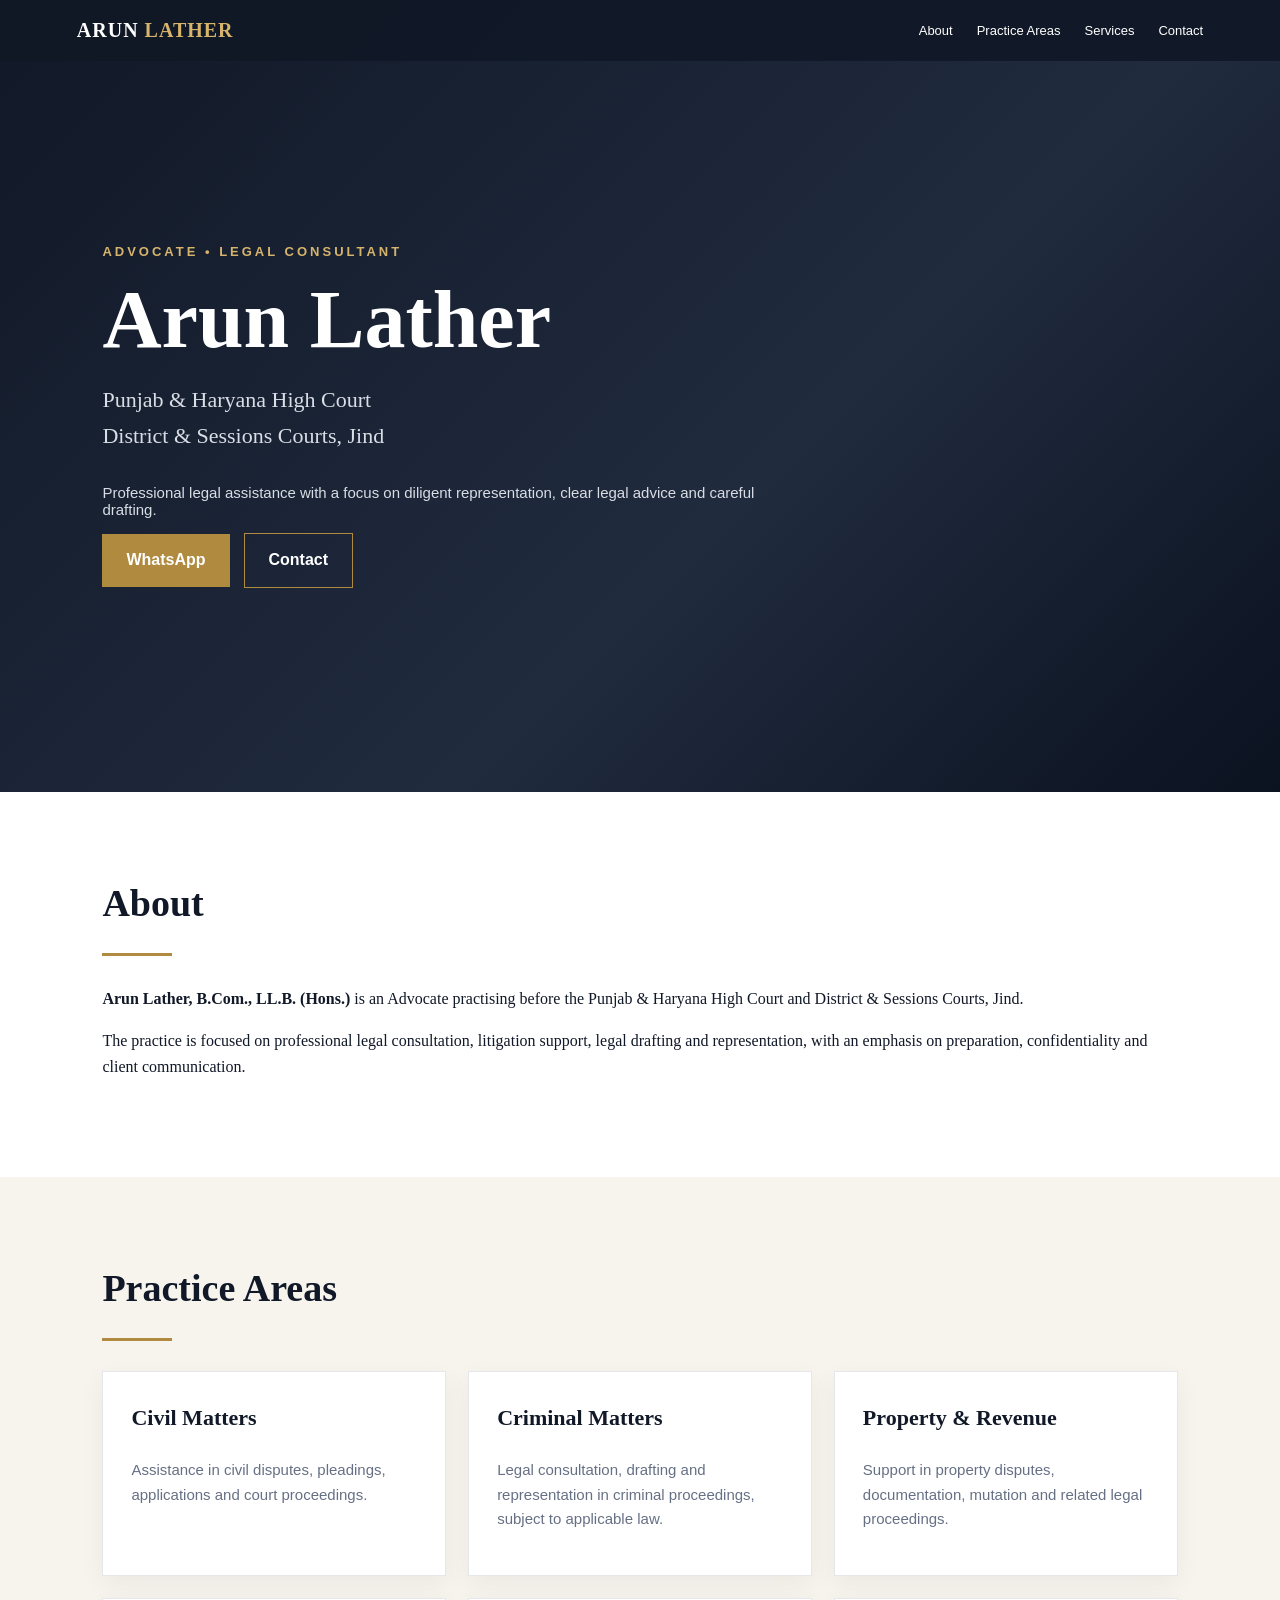
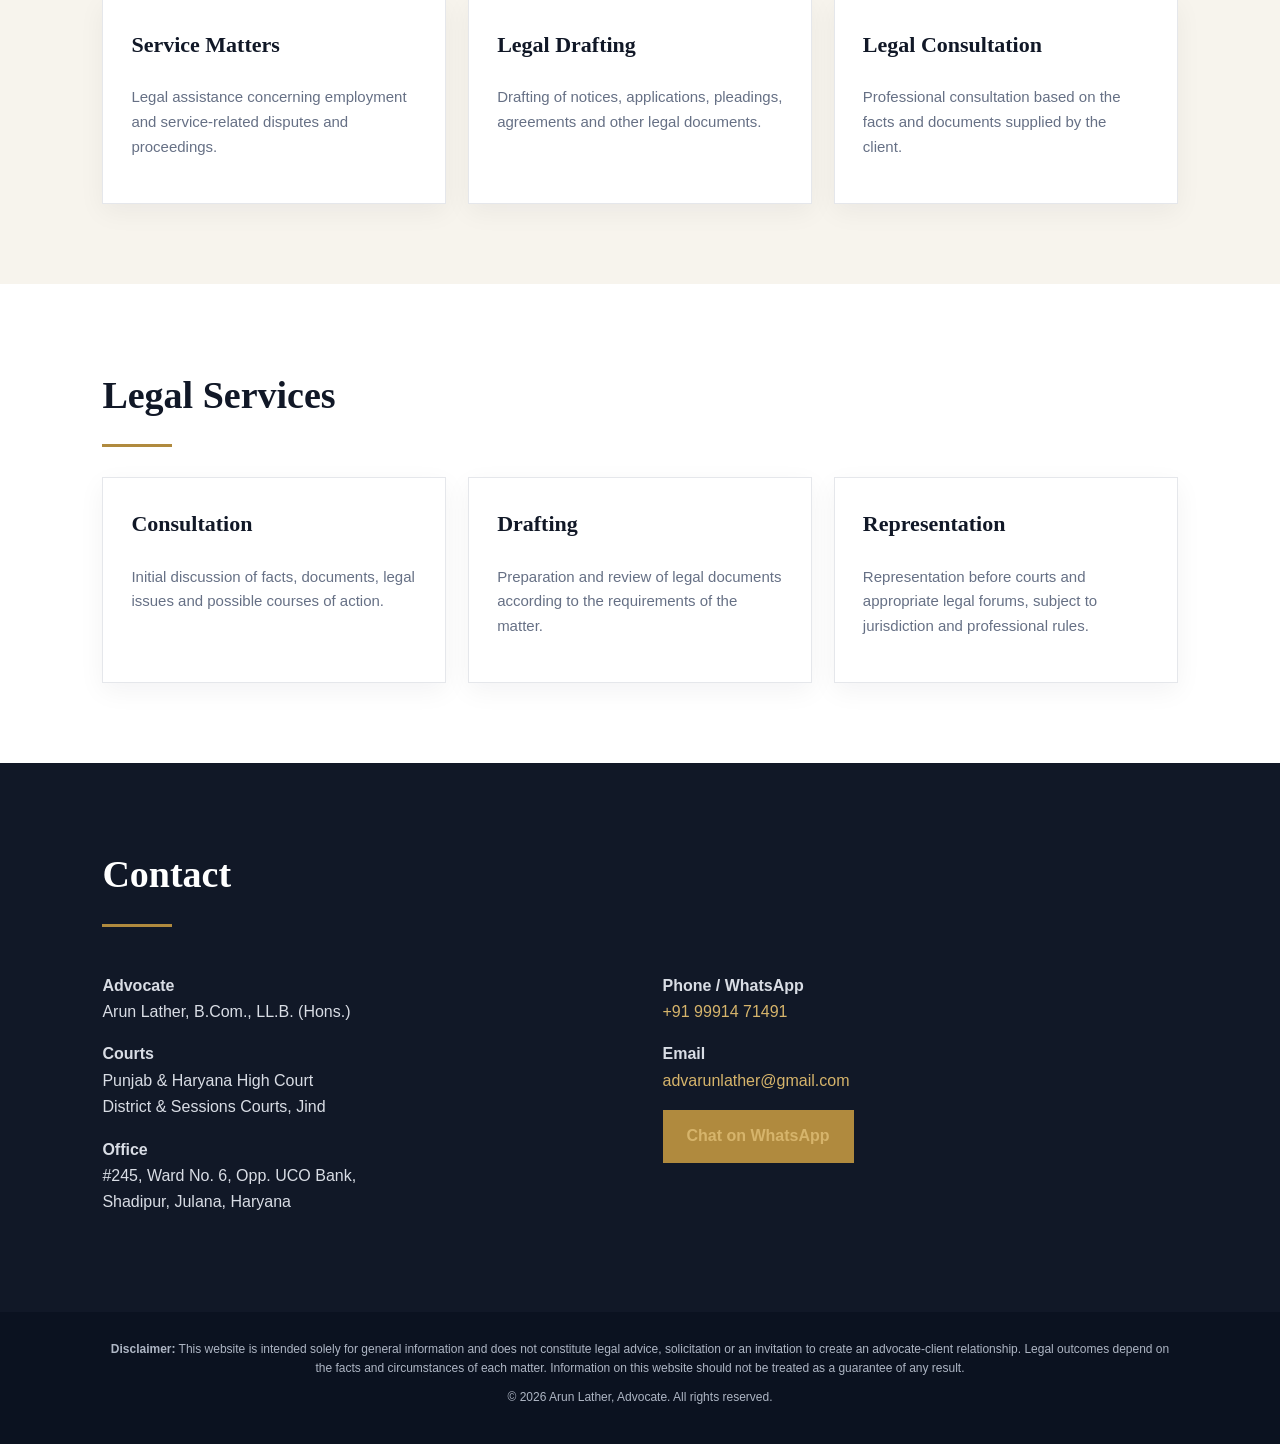
==== index.html @ 207995a4 "Rename arun_lather_advocate_website(1).html to index.html" ====
<!DOCTYPE html>
<html lang="en">
<head>
<meta charset="UTF-8">
<meta name="viewport" content="width=device-width, initial-scale=1.0">
<meta name="description" content="Arun Lather, Advocate — Punjab & Haryana High Court and District & Sessions Courts, Jind.">
<title>Arun Lather | Advocate</title>
<style>
:root{--ink:#111827;--gold:#b08a3e;--cream:#f7f4ed;--white:#fff;--muted:#667085}
*{box-sizing:border-box}html{scroll-behavior:smooth}body{margin:0;font-family:Georgia,"Times New Roman",serif;color:var(--ink);background:var(--cream);line-height:1.65}
nav{position:fixed;top:0;width:100%;z-index:10;background:rgba(17,24,39,.96);padding:14px 6%;display:flex;justify-content:space-between;align-items:center}
.logo{color:#fff;font-size:20px;font-weight:bold;letter-spacing:1px}.logo span{color:#d6b46b}
nav a{color:#fff;text-decoration:none;margin-left:24px;font-family:Arial,sans-serif;font-size:13px}
.hero{min-height:88vh;background:linear-gradient(135deg,#111827 0%,#202b3e 60%,#0b1220 100%);color:#fff;display:flex;align-items:center;padding:110px 8% 70px}
.hero-inner{max-width:900px}.eyebrow{color:#d6b46b;text-transform:uppercase;letter-spacing:3px;font:600 13px Arial,sans-serif}
h1{font-size:clamp(46px,8vw,82px);line-height:1.05;margin:18px 0}.hero h2{font-size:22px;font-weight:normal;color:#d9dde5;margin:0 0 30px}
.btn{display:inline-block;background:#b08a3e;color:#fff;padding:13px 24px;text-decoration:none;font-family:Arial,sans-serif;font-weight:bold;margin-right:10px}.btn.alt{background:transparent;border:1px solid #b08a3e}
section{padding:80px 8%}.container{max-width:1100px;margin:auto}.section-title{font-size:38px;margin:0 0 12px}.gold-line{width:70px;height:3px;background:var(--gold);margin:18px 0 30px}
.about{background:#fff}.grid{display:grid;grid-template-columns:repeat(3,1fr);gap:22px}.card{background:#fff;padding:28px;border:1px solid #e5e7eb;box-shadow:0 8px 25px rgba(17,24,39,.05)}.card h3{margin-top:0;font-size:22px}.card p{font-family:Arial,sans-serif;color:#667085;font-size:15px}
.practice{background:#f7f4ed}.contact{background:#111827;color:#fff}.contact .section-title{color:#fff}.contact p{font-family:Arial,sans-serif;color:#d9dde5}.contact-grid{display:grid;grid-template-columns:1fr 1fr;gap:45px}.contact a{color:#d6b46b;text-decoration:none}
footer{background:#0b1220;color:#aeb6c4;text-align:center;padding:28px 8%;font:12px Arial,sans-serif}.disclaimer{font-size:12px;line-height:1.6}
@media(max-width:760px){nav a{display:none}.hero{min-height:78vh}.grid,.contact-grid{grid-template-columns:1fr}section{padding:60px 6%}.hero{padding-left:6%;padding-right:6%}}
</style>
</head>
<body>
<nav>
  <div class="logo">ARUN <span>LATHER</span></div>
  <div>
    <a href="#about">About</a><a href="#practice">Practice Areas</a><a href="#services">Services</a><a href="#contact">Contact</a>
  </div>
</nav>

<header class="hero">
<div class="hero-inner">
<div class="eyebrow">Advocate • Legal Consultant</div>
<h1>Arun Lather</h1>
<h2>Punjab & Haryana High Court<br>District & Sessions Courts, Jind</h2>
<p style="font:15px Arial,sans-serif;color:#d9dde5;max-width:680px">Professional legal assistance with a focus on diligent representation, clear legal advice and careful drafting.</p>
<a class="btn" href="https://wa.me/919991471491">WhatsApp</a>
<a class="btn alt" href="#contact">Contact</a>
</div>
</header>

<section id="about" class="about">
<div class="container">
<h2 class="section-title">About</h2><div class="gold-line"></div>
<p><strong>Arun Lather, B.Com., LL.B. (Hons.)</strong> is an Advocate practising before the Punjab & Haryana High Court and District & Sessions Courts, Jind.</p>
<p>The practice is focused on professional legal consultation, litigation support, legal drafting and representation, with an emphasis on preparation, confidentiality and client communication.</p>
</div>
</section>

<section id="practice" class="practice">
<div class="container">
<h2 class="section-title">Practice Areas</h2><div class="gold-line"></div>
<div class="grid">
<div class="card"><h3>Civil Matters</h3><p>Assistance in civil disputes, pleadings, applications and court proceedings.</p></div>
<div class="card"><h3>Criminal Matters</h3><p>Legal consultation, drafting and representation in criminal proceedings, subject to applicable law.</p></div>
<div class="card"><h3>Property & Revenue</h3><p>Support in property disputes, documentation, mutation and related legal proceedings.</p></div>
<div class="card"><h3>Service Matters</h3><p>Legal assistance concerning employment and service-related disputes and proceedings.</p></div>
<div class="card"><h3>Legal Drafting</h3><p>Drafting of notices, applications, pleadings, agreements and other legal documents.</p></div>
<div class="card"><h3>Legal Consultation</h3><p>Professional consultation based on the facts and documents supplied by the client.</p></div>
</div>
</div>
</section>

<section id="services" class="about">
<div class="container">
<h2 class="section-title">Legal Services</h2><div class="gold-line"></div>
<div class="grid">
<div class="card"><h3>Consultation</h3><p>Initial discussion of facts, documents, legal issues and possible courses of action.</p></div>
<div class="card"><h3>Drafting</h3><p>Preparation and review of legal documents according to the requirements of the matter.</p></div>
<div class="card"><h3>Representation</h3><p>Representation before courts and appropriate legal forums, subject to jurisdiction and professional rules.</p></div>
</div>
</div>
</section>

<section id="contact" class="contact">
<div class="container">
<h2 class="section-title">Contact</h2><div class="gold-line"></div>
<div class="contact-grid">
<div>
<p><strong>Advocate</strong><br>Arun Lather, B.Com., LL.B. (Hons.)</p>
<p><strong>Courts</strong><br>Punjab & Haryana High Court<br>District & Sessions Courts, Jind</p>
<p><strong>Office</strong><br>#245, Ward No. 6, Opp. UCO Bank,<br>Shadipur, Julana, Haryana</p>
</div>
<div>
<p><strong>Phone / WhatsApp</strong><br><a href="tel:+919991471491">+91 99914 71491</a></p>
<p><strong>Email</strong><br><a href="mailto:advarunlather@gmail.com">advarunlather@gmail.com</a></p>
<a class="btn" href="https://wa.me/919991471491">Chat on WhatsApp</a>
</div>
</div>
</div>
</section>

<footer>
<div class="disclaimer"><strong>Disclaimer:</strong> This website is intended solely for general information and does not constitute legal advice, solicitation or an invitation to create an advocate-client relationship. Legal outcomes depend on the facts and circumstances of each matter. Information on this website should not be treated as a guarantee of any result.</div>
<p>© 2026 Arun Lather, Advocate. All rights reserved.</p>
</footer>
</body>
</html>
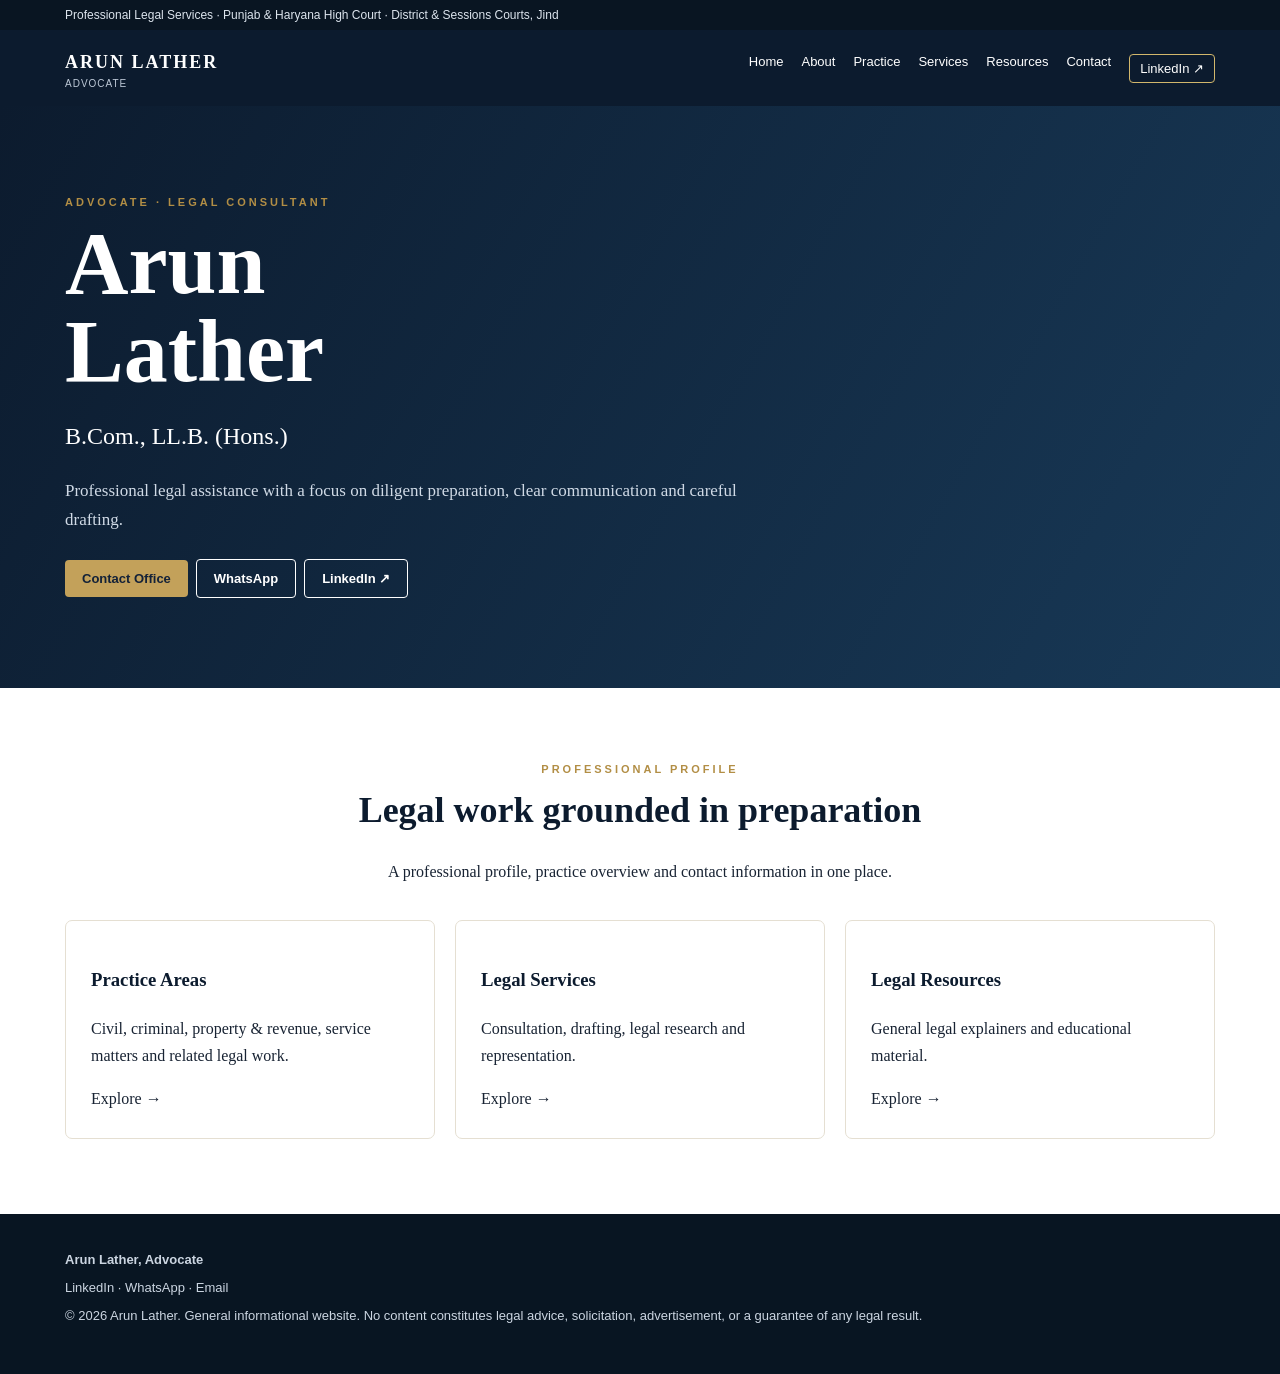
==== commit 9c48147c: "Add files via upload" ====
--- a/index.html
+++ b/index.html
@@ -1,100 +1 @@
-<!DOCTYPE html>
-<html lang="en">
-<head>
-<meta charset="UTF-8">
-<meta name="viewport" content="width=device-width, initial-scale=1.0">
-<meta name="description" content="Arun Lather, Advocate — Punjab & Haryana High Court and District & Sessions Courts, Jind.">
-<title>Arun Lather | Advocate</title>
-<style>
-:root{--ink:#111827;--gold:#b08a3e;--cream:#f7f4ed;--white:#fff;--muted:#667085}
-*{box-sizing:border-box}html{scroll-behavior:smooth}body{margin:0;font-family:Georgia,"Times New Roman",serif;color:var(--ink);background:var(--cream);line-height:1.65}
-nav{position:fixed;top:0;width:100%;z-index:10;background:rgba(17,24,39,.96);padding:14px 6%;display:flex;justify-content:space-between;align-items:center}
-.logo{color:#fff;font-size:20px;font-weight:bold;letter-spacing:1px}.logo span{color:#d6b46b}
-nav a{color:#fff;text-decoration:none;margin-left:24px;font-family:Arial,sans-serif;font-size:13px}
-.hero{min-height:88vh;background:linear-gradient(135deg,#111827 0%,#202b3e 60%,#0b1220 100%);color:#fff;display:flex;align-items:center;padding:110px 8% 70px}
-.hero-inner{max-width:900px}.eyebrow{color:#d6b46b;text-transform:uppercase;letter-spacing:3px;font:600 13px Arial,sans-serif}
-h1{font-size:clamp(46px,8vw,82px);line-height:1.05;margin:18px 0}.hero h2{font-size:22px;font-weight:normal;color:#d9dde5;margin:0 0 30px}
-.btn{display:inline-block;background:#b08a3e;color:#fff;padding:13px 24px;text-decoration:none;font-family:Arial,sans-serif;font-weight:bold;margin-right:10px}.btn.alt{background:transparent;border:1px solid #b08a3e}
-section{padding:80px 8%}.container{max-width:1100px;margin:auto}.section-title{font-size:38px;margin:0 0 12px}.gold-line{width:70px;height:3px;background:var(--gold);margin:18px 0 30px}
-.about{background:#fff}.grid{display:grid;grid-template-columns:repeat(3,1fr);gap:22px}.card{background:#fff;padding:28px;border:1px solid #e5e7eb;box-shadow:0 8px 25px rgba(17,24,39,.05)}.card h3{margin-top:0;font-size:22px}.card p{font-family:Arial,sans-serif;color:#667085;font-size:15px}
-.practice{background:#f7f4ed}.contact{background:#111827;color:#fff}.contact .section-title{color:#fff}.contact p{font-family:Arial,sans-serif;color:#d9dde5}.contact-grid{display:grid;grid-template-columns:1fr 1fr;gap:45px}.contact a{color:#d6b46b;text-decoration:none}
-footer{background:#0b1220;color:#aeb6c4;text-align:center;padding:28px 8%;font:12px Arial,sans-serif}.disclaimer{font-size:12px;line-height:1.6}
-@media(max-width:760px){nav a{display:none}.hero{min-height:78vh}.grid,.contact-grid{grid-template-columns:1fr}section{padding:60px 6%}.hero{padding-left:6%;padding-right:6%}}
-</style>
-</head>
-<body>
-<nav>
-  <div class="logo">ARUN <span>LATHER</span></div>
-  <div>
-    <a href="#about">About</a><a href="#practice">Practice Areas</a><a href="#services">Services</a><a href="#contact">Contact</a>
-  </div>
-</nav>
-
-<header class="hero">
-<div class="hero-inner">
-<div class="eyebrow">Advocate • Legal Consultant</div>
-<h1>Arun Lather</h1>
-<h2>Punjab & Haryana High Court<br>District & Sessions Courts, Jind</h2>
-<p style="font:15px Arial,sans-serif;color:#d9dde5;max-width:680px">Professional legal assistance with a focus on diligent representation, clear legal advice and careful drafting.</p>
-<a class="btn" href="https://wa.me/919991471491">WhatsApp</a>
-<a class="btn alt" href="#contact">Contact</a>
-</div>
-</header>
-
-<section id="about" class="about">
-<div class="container">
-<h2 class="section-title">About</h2><div class="gold-line"></div>
-<p><strong>Arun Lather, B.Com., LL.B. (Hons.)</strong> is an Advocate practising before the Punjab & Haryana High Court and District & Sessions Courts, Jind.</p>
-<p>The practice is focused on professional legal consultation, litigation support, legal drafting and representation, with an emphasis on preparation, confidentiality and client communication.</p>
-</div>
-</section>
-
-<section id="practice" class="practice">
-<div class="container">
-<h2 class="section-title">Practice Areas</h2><div class="gold-line"></div>
-<div class="grid">
-<div class="card"><h3>Civil Matters</h3><p>Assistance in civil disputes, pleadings, applications and court proceedings.</p></div>
-<div class="card"><h3>Criminal Matters</h3><p>Legal consultation, drafting and representation in criminal proceedings, subject to applicable law.</p></div>
-<div class="card"><h3>Property & Revenue</h3><p>Support in property disputes, documentation, mutation and related legal proceedings.</p></div>
-<div class="card"><h3>Service Matters</h3><p>Legal assistance concerning employment and service-related disputes and proceedings.</p></div>
-<div class="card"><h3>Legal Drafting</h3><p>Drafting of notices, applications, pleadings, agreements and other legal documents.</p></div>
-<div class="card"><h3>Legal Consultation</h3><p>Professional consultation based on the facts and documents supplied by the client.</p></div>
-</div>
-</div>
-</section>
-
-<section id="services" class="about">
-<div class="container">
-<h2 class="section-title">Legal Services</h2><div class="gold-line"></div>
-<div class="grid">
-<div class="card"><h3>Consultation</h3><p>Initial discussion of facts, documents, legal issues and possible courses of action.</p></div>
-<div class="card"><h3>Drafting</h3><p>Preparation and review of legal documents according to the requirements of the matter.</p></div>
-<div class="card"><h3>Representation</h3><p>Representation before courts and appropriate legal forums, subject to jurisdiction and professional rules.</p></div>
-</div>
-</div>
-</section>
-
-<section id="contact" class="contact">
-<div class="container">
-<h2 class="section-title">Contact</h2><div class="gold-line"></div>
-<div class="contact-grid">
-<div>
-<p><strong>Advocate</strong><br>Arun Lather, B.Com., LL.B. (Hons.)</p>
-<p><strong>Courts</strong><br>Punjab & Haryana High Court<br>District & Sessions Courts, Jind</p>
-<p><strong>Office</strong><br>#245, Ward No. 6, Opp. UCO Bank,<br>Shadipur, Julana, Haryana</p>
-</div>
-<div>
-<p><strong>Phone / WhatsApp</strong><br><a href="tel:+919991471491">+91 99914 71491</a></p>
-<p><strong>Email</strong><br><a href="mailto:advarunlather@gmail.com">advarunlather@gmail.com</a></p>
-<a class="btn" href="https://wa.me/919991471491">Chat on WhatsApp</a>
-</div>
-</div>
-</div>
-</section>
-
-<footer>
-<div class="disclaimer"><strong>Disclaimer:</strong> This website is intended solely for general information and does not constitute legal advice, solicitation or an invitation to create an advocate-client relationship. Legal outcomes depend on the facts and circumstances of each matter. Information on this website should not be treated as a guarantee of any result.</div>
-<p>© 2026 Arun Lather, Advocate. All rights reserved.</p>
-</footer>
-</body>
-</html>
+<!doctype html><html><head><meta charset="utf-8"><meta name="viewport" content="width=device-width,initial-scale=1"><title>Index | Advocate Arun Lather</title><link rel="stylesheet" href="style.css"></head><body><div class="top"><div class="wrap">Professional Legal Services · Punjab & Haryana High Court · District & Sessions Courts, Jind</div></div><header class="nav"><div class="wrap navin"><a class="brand" href="index.html">ARUN LATHER<small>ADVOCATE</small></a><nav class="links"><a href="index.html">Home</a><a href="about.html">About</a><a href="practice-areas.html">Practice</a><a href="services.html">Services</a><a href="articles.html">Resources</a><a href="contact.html">Contact</a><a class="li" href="https://www.linkedin.com/in/adv-arun-lather-927b9424a/" target="_blank">LinkedIn ↗</a></nav></div></header><main><section class="hero"><div class="wrap"><div class="kicker">Advocate · Legal Consultant</div><h1>Arun<br>Lather</h1><h2>B.Com., LL.B. (Hons.)</h2><p>Professional legal assistance with a focus on diligent preparation, clear communication and careful drafting.</p><a class="btn gold" href="contact.html">Contact Office</a><a class="btn outline" href="https://wa.me/919991471491" target="_blank">WhatsApp</a><a class="btn outline" href="https://www.linkedin.com/in/adv-arun-lather-927b9424a/" target="_blank">LinkedIn ↗</a></div></section><section class="section white"><div class="wrap"><div class="head"><div class="kicker">Professional Profile</div><h2>Legal work grounded in preparation</h2><p>A professional profile, practice overview and contact information in one place.</p></div><div class="grid"><div class="card"><h3>Practice Areas</h3><p>Civil, criminal, property & revenue, service matters and related legal work.</p><a href="practice-areas.html">Explore →</a></div><div class="card"><h3>Legal Services</h3><p>Consultation, drafting, legal research and representation.</p><a href="services.html">Explore →</a></div><div class="card"><h3>Legal Resources</h3><p>General legal explainers and educational material.</p><a href="articles.html">Explore →</a></div></div></div></section></main><footer class="footer"><div class="wrap"><b>Arun Lather, Advocate</b><p><a href="https://www.linkedin.com/in/adv-arun-lather-927b9424a/" target="_blank">LinkedIn</a> · <a href="https://wa.me/919991471491" target="_blank">WhatsApp</a> · <a href="mailto:advarunlather@gmail.com">Email</a></p><p>© 2026 Arun Lather. General informational website. No content constitutes legal advice, solicitation, advertisement, or a guarantee of any legal result.</p></div></footer></body></html>
--- a/style.css
+++ b/style.css
@@ -0,0 +1,4 @@
+*{box-sizing:border-box}body{margin:0;background:#f7f3ea;color:#182333;font-family:Georgia,serif;line-height:1.7}a{text-decoration:none;color:inherit}.wrap{width:92%;max-width:1150px;margin:auto}.top{background:#091522;color:#dce4ed;padding:8px 0;font:12px Arial}.nav{background:#0c1b2e;color:#fff;position:sticky;top:0;z-index:10}.navin{min-height:76px;display:flex;align-items:center;justify-content:space-between;gap:20px}.brand{font-weight:bold;letter-spacing:2px;font-size:18px}.brand small{display:block;font:10px Arial;letter-spacing:1px;color:#bdc8d6}.links{display:flex;gap:18px;flex-wrap:wrap;font:13px Arial}.links a:hover{color:#dfc276}.li{border:1px solid #d2b76c;padding:6px 10px;border-radius:4px}.hero{background:linear-gradient(120deg,#0c1b2e,#183957);color:white;padding:90px 0}.hero h1{font-size:clamp(50px,7vw,88px);line-height:1;margin:12px 0}.hero h2{font-weight:400}.hero p{max-width:680px;color:#d0dae6;font-size:17px}.btn{display:inline-block;padding:11px 17px;margin:8px 8px 0 0;border-radius:4px;font:700 13px Arial}.gold{background:#c3a15a;color:#142238}.outline{border:1px solid white;color:white}.section{padding:75px 0}.white{background:#fff}.head{text-align:center;max-width:720px;margin:0 auto 35px}.head h2{font-size:36px;color:#0c1b2e;margin:5px}.kicker{color:#b28e45;text-transform:uppercase;letter-spacing:3px;font:700 11px Arial}.grid{display:grid;grid-template-columns:repeat(3,1fr);gap:20px}.card{background:#fff;border:1px solid #e5dfd2;border-radius:7px;padding:25px}.card h3{color:#0c1b2e}.page{background:#0c1b2e;color:#fff;padding:60px 0}.page h1{font-size:52px;margin:0}.contact{display:grid;grid-template-columns:1fr 1fr;gap:20px}.footer{background:#081522;color:#cbd5e1;padding:38px 0;font:13px Arial}.footer a:hover{color:#dfc276}.qr{width:160px;border:8px solid white}@media(max-width:800px){.navin{align-items:flex-start;flex-direction:column;padding:14px 0}.grid,.contact{grid-template-columns:1fr}.hero{padding:60px 0}.links{gap:11px}}
+.profile-photo{width:100%;aspect-ratio:1/1;object-fit:cover;display:block;border:1px solid #d6dbe1}
+.photo-frame{background:#fff;padding:10px;box-shadow:0 20px 50px #0004;border-radius:8px}
+.photo-caption{font:13px Arial,sans-serif;color:#697586;margin:14px 0 0}
